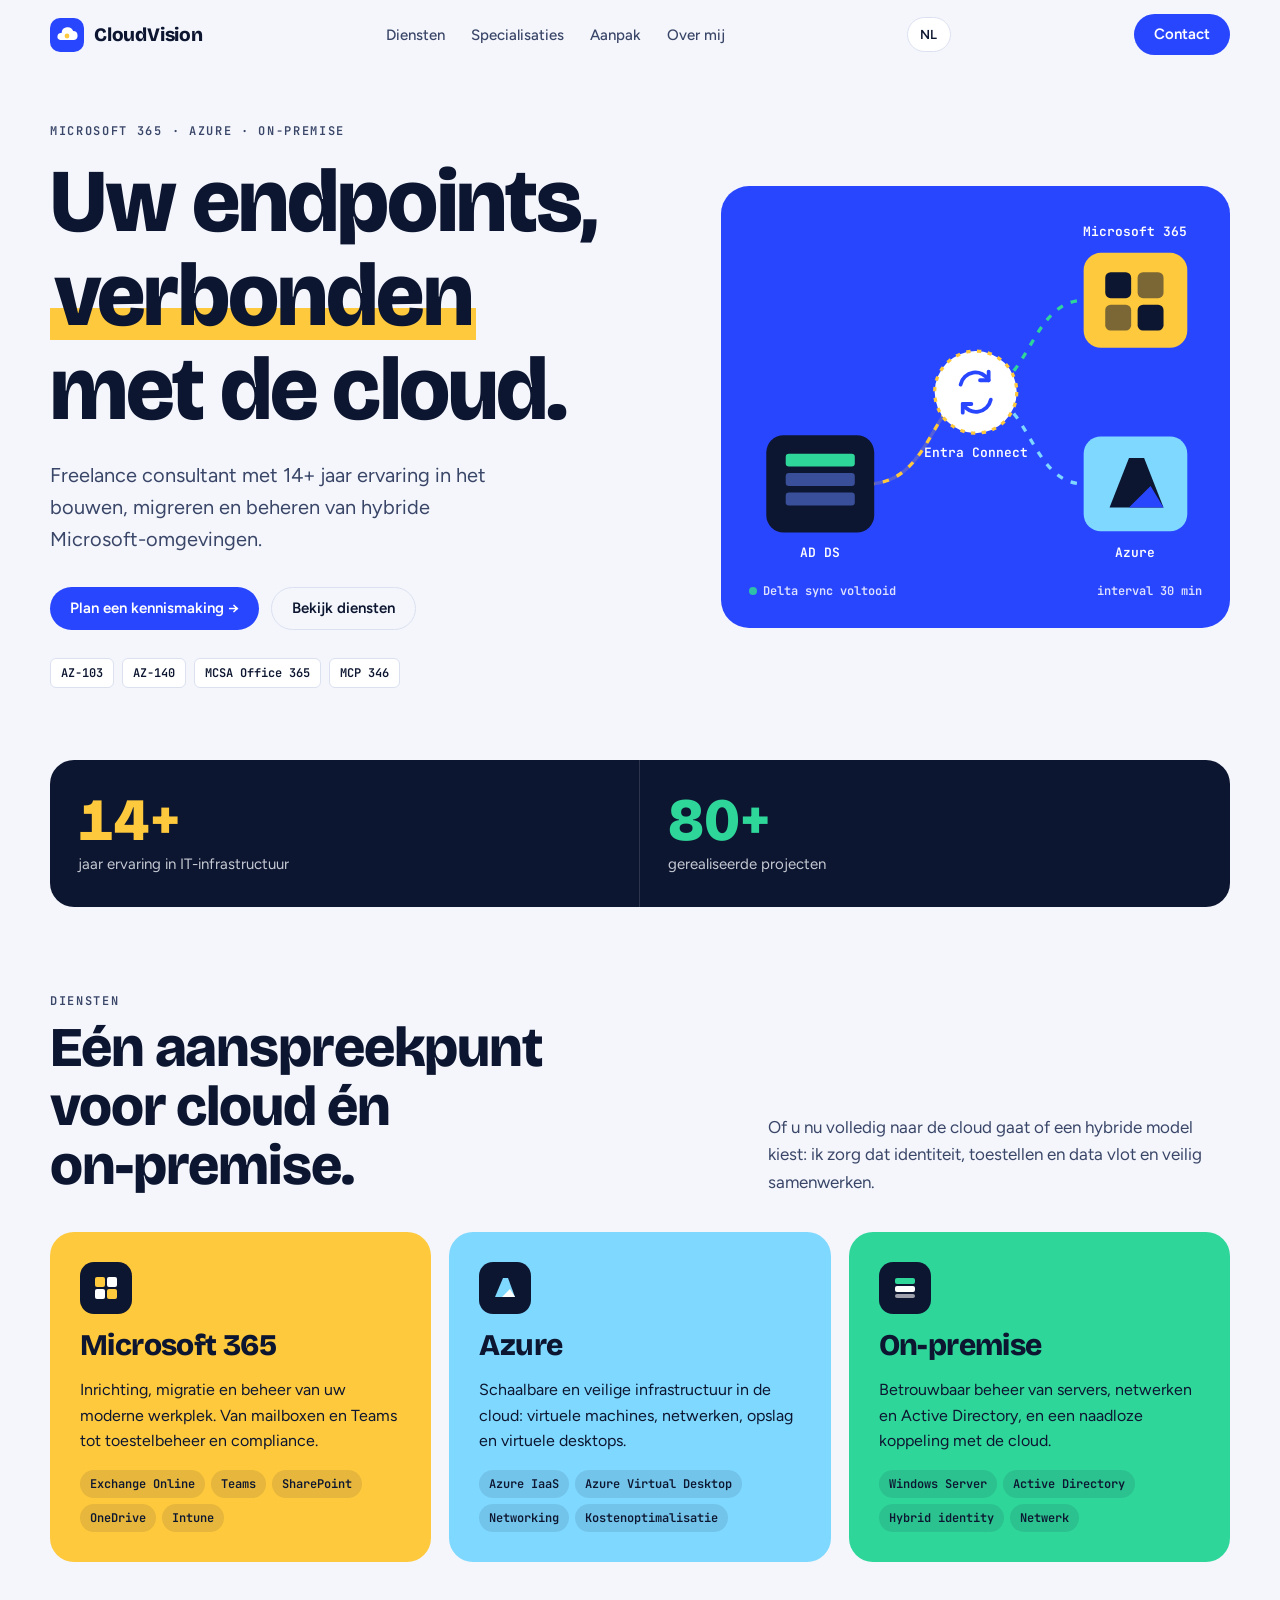
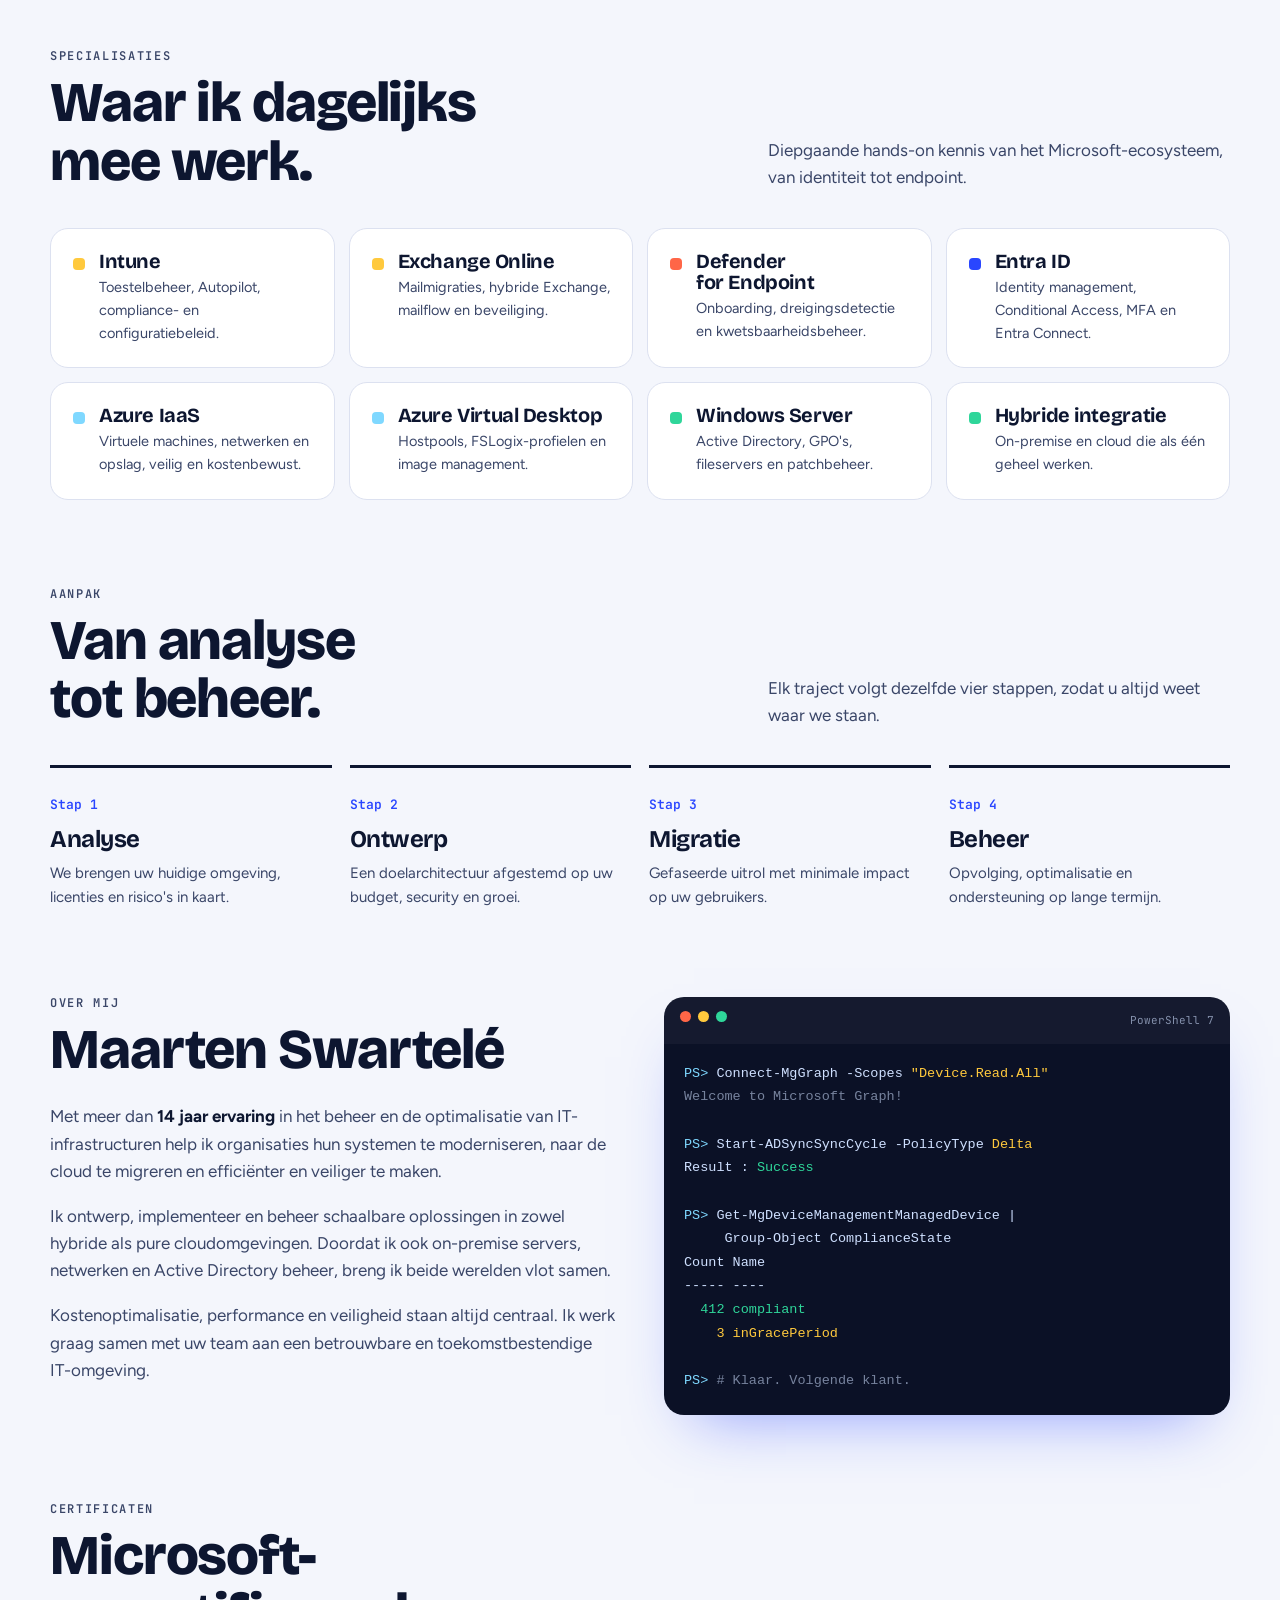
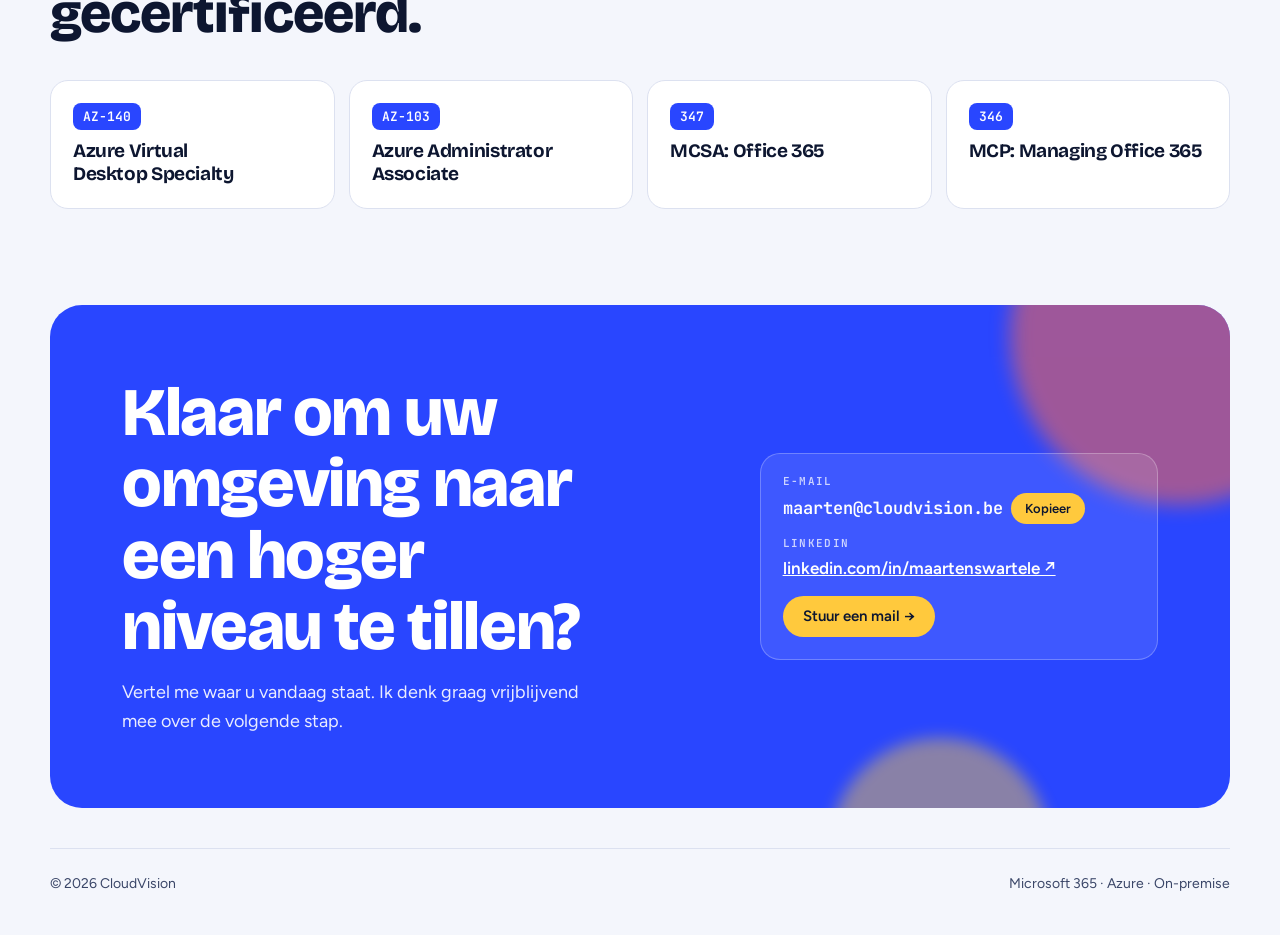
==== index-alternative.html @ 98448382 "Add alternative color scheme and update translations for warm design" ====
<!DOCTYPE html>
<html lang="nl">
<head>
<meta charset="utf-8">
<meta name="viewport" content="width=device-width, initial-scale=1, viewport-fit=cover">
<meta name="description" content="CloudVision: freelance consultant voor Microsoft 365, Azure en on-premise omgevingen. 14+ jaar ervaring.">
<title>CloudVision | Alternative</title>
<link rel="preconnect" href="https://fonts.googleapis.com">
<link rel="preconnect" href="https://fonts.gstatic.com" crossorigin>
<link rel="stylesheet" href="https://fonts.googleapis.com/css2?family=Bricolage+Grotesque:opsz,wght@12..96,500;12..96,700;12..96,800&family=Figtree:wght@400;500;600&family=JetBrains+Mono:wght@400;600&display=swap">
<style>
body{margin:0}
:root{
  --ink:#0D1630; --ink-2:#3A4668; --paper:#F4F6FC; --card:#FFFFFF; --line:#DCE1F0;
  --cobalt:#2946FF; --cobalt-ink:#FFFFFF; --sun:#FFC93D; --mint:#2FD69A; --coral:#FF6647;
  --term:#0B1126; --term-ink:#CFE0FF;
  --display:"Bricolage Grotesque", "Segoe UI", system-ui, sans-serif;
  --body:"Figtree", "Segoe UI", system-ui, sans-serif;
  --mono:"JetBrains Mono", ui-monospace, Consolas, monospace;
}
@media (prefers-color-scheme: dark){
  :root:not([data-theme="light"]){
    color-scheme:dark;
    --ink:#EEF1FF; --ink-2:#A9B3D6; --paper:#0A0F22; --card:#121A36; --line:#243056;
    --cobalt:#4E66FF; --term:#050817;
  }
}
:root[data-theme="dark"]{
  color-scheme:dark;
  --ink:#EEF1FF; --ink-2:#A9B3D6; --paper:#0A0F22; --card:#121A36; --line:#243056;
  --cobalt:#4E66FF; --term:#050817;
}
*{box-sizing:border-box}
html{scroll-behavior:smooth}
body{background:var(--paper);color:var(--ink);font:400 17px/1.6 var(--body);padding-inline:clamp(16px,4vw,48px)}
.wrap{max-width:1180px;margin-inline:auto}
h1,h2,h3{font-family:var(--display);text-wrap:balance;margin:0;line-height:1.05;letter-spacing:-.02em}
p{margin:0}
a{color:inherit}
:focus-visible{outline:3px solid var(--sun);outline-offset:3px;border-radius:6px}
.eyebrow{font:600 12px/1 var(--mono);letter-spacing:.14em;text-transform:uppercase;color:var(--ink-2)}

/* nav */
nav{position:sticky;top:env(safe-area-inset-top,0px);z-index:10;display:flex;align-items:center;justify-content:space-between;gap:16px;padding-block:14px;background:color-mix(in srgb,var(--paper) 88%,transparent);backdrop-filter:blur(10px);margin-inline:calc(-1*clamp(16px,4vw,48px));padding-inline:clamp(16px,4vw,48px)}
.logo{display:flex;align-items:center;gap:10px;font:800 19px/1 var(--display);text-decoration:none;letter-spacing:-.01em}
.logo svg{flex:none}
.links{display:flex;gap:26px;font-weight:500;font-size:15px}
.links a{text-decoration:none;color:var(--ink-2)}
.links a:hover{color:var(--ink)}
.btn{display:inline-flex;align-items:center;gap:8px;font:600 15px/1 var(--body);padding:13px 20px;border-radius:999px;text-decoration:none;border:0;cursor:pointer;transition:transform .15s}
.btn:hover{transform:translateY(-2px)}
.btn-main{background:var(--cobalt);color:var(--cobalt-ink)}
.btn-sun{background:var(--sun);color:#0D1630}
.btn-ghost{border:1.5px solid var(--line);color:var(--ink);background:transparent}
@media (max-width:820px){.links{display:none}}
.language-picker select{appearance:none;background:var(--card);border:1px solid var(--line);border-radius:999px;color:var(--ink);font:600 13px/1 var(--body);padding:10px 12px;cursor:pointer}
.language-picker select:focus-visible{outline:3px solid var(--sun);outline-offset:3px}
.sr-only{position:absolute;width:1px;height:1px;padding:0;margin:-1px;overflow:hidden;clip:rect(0,0,0,0);white-space:nowrap;border:0}
@media (max-width:400px){nav{gap:8px}.logo{gap:7px;font-size:17px}.language-picker select{padding-inline:9px}nav>.btn{padding-inline:12px}}

/* hero */
.hero{display:grid;grid-template-columns:1.1fr .9fr;gap:48px;align-items:center;padding-block:56px 72px}
.hero h1{font-size:clamp(44px,7vw,92px);font-weight:800}
.hero h1 .hl{background:linear-gradient(transparent 62%,var(--sun) 62%,var(--sun) 92%,transparent 92%);padding-inline:4px}
[data-theme="dark"] .hero h1 .hl{color:#0D1630;background:var(--sun);border-radius:6px}
@media (prefers-color-scheme:dark){:root:not([data-theme="light"]) .hero h1 .hl{color:#0D1630;background:var(--sun);border-radius:6px}}
.hero .lede{font-size:20px;color:var(--ink-2);max-width:34ch;margin-top:22px}
.hero .cta{display:flex;flex-wrap:wrap;gap:12px;margin-top:32px}
.badges{display:flex;flex-wrap:wrap;gap:8px;margin-top:28px}
.badges span{font:600 12px/1 var(--mono);padding:8px 10px;border-radius:6px;background:var(--card);border:1px solid var(--line)}

/* hybrid map */
.map{position:relative;background:var(--cobalt);border-radius:28px;padding:28px;color:#fff;overflow:hidden}
.map svg{width:100%;height:auto;display:block}
.map .flow{stroke-dasharray:6 8;animation:flow 1.6s linear infinite}
@keyframes flow{to{stroke-dashoffset:-28}}
.map-cap{display:flex;justify-content:space-between;gap:12px;font:600 12px/1.3 var(--mono);opacity:.85;margin-top:14px}
.dot{display:inline-block;width:8px;height:8px;border-radius:50%;background:var(--mint);margin-right:6px;box-shadow:0 0 0 0 var(--mint);animation:pulse 2s infinite}
@keyframes pulse{0%{box-shadow:0 0 0 0 rgba(47,214,154,.7)}70%{box-shadow:0 0 0 10px rgba(47,214,154,0)}100%{box-shadow:0 0 0 0 rgba(47,214,154,0)}}

/* stats strip */
.stats{display:grid;grid-template-columns:repeat(2,1fr);gap:0;background:var(--ink);color:var(--paper);border-radius:24px;overflow:hidden}
.stat{padding:30px 28px;border-right:1px solid color-mix(in srgb,var(--paper) 14%,transparent)}
.stat:last-child{border-right:0}
.stat b{display:block;font:800 clamp(40px,5vw,60px)/1 var(--display);font-variant-numeric:tabular-nums}
.stat:nth-child(1) b{color:var(--sun)} .stat:nth-child(2) b{color:var(--mint)} .stat:nth-child(3) b{color:var(--coral)}
.stat span{font-size:15px;opacity:.8}

section{padding-block:88px 0}
.head{display:flex;justify-content:space-between;align-items:end;gap:24px;flex-wrap:wrap;margin-bottom:36px}
.head h2{font-size:clamp(34px,4.6vw,56px);font-weight:800;max-width:16ch;margin-top:12px}
.head p{max-width:42ch;color:var(--ink-2)}

/* pillars */
.pillars{display:grid;grid-template-columns:repeat(3,1fr);gap:18px}
.pillar{border-radius:24px;padding:30px;display:flex;flex-direction:column;gap:16px;color:#0D1630}
.pillar.m365{background:var(--sun)}
.pillar.azure{background:#7FD8FF}
.pillar.onprem{background:var(--mint)}
.pillar h3{font-size:30px;font-weight:800}
.pillar p{font-size:16px}
.pillar ul{list-style:none;padding:0;margin:auto 0 0;display:flex;flex-wrap:wrap;gap:6px}
.pillar li{font:600 12px/1 var(--mono);padding:8px 10px;border-radius:999px;background:rgba(13,22,48,.1)}
.pillar .ico{width:52px;height:52px;border-radius:14px;background:#0D1630;display:grid;place-items:center}

/* terminal + about */
.about{display:grid;grid-template-columns:1fr 1fr;gap:48px;align-items:start}
.about .text{display:flex;flex-direction:column;gap:18px;color:var(--ink-2);max-width:60ch}
.about .text strong{color:var(--ink)}
.term{background:var(--term);color:var(--term-ink);border-radius:20px;font:400 13.5px/1.75 var(--mono);overflow:hidden;box-shadow:0 30px 60px -30px rgba(41,70,255,.5)}
.term-bar{display:flex;gap:7px;padding:14px 16px;background:rgba(255,255,255,.04)}
.term-bar i{width:11px;height:11px;border-radius:50%;background:#FF6647}
.term-bar i:nth-child(2){background:#FFC93D}.term-bar i:nth-child(3){background:#2FD69A}
.term-bar em{margin-left:auto;font-style:normal;font-size:11px;opacity:.6}
.term pre{margin:0;padding:18px 20px 22px;overflow-x:auto;white-space:pre}
.term .p{color:#7FD8FF}.term .c{color:#FFC93D}.term .ok{color:#2FD69A}.term .d{opacity:.55}

/* specialisations */
.specs{display:grid;grid-template-columns:repeat(4,1fr);gap:14px}
.spec{background:var(--card);border:1px solid var(--line);border-radius:18px;padding:22px;display:flex;gap:14px;align-items:flex-start;transition:border-color .2s,transform .2s}
.spec:hover{border-color:var(--cobalt);transform:translateY(-3px)}
.spec .sw{flex:none;width:12px;height:12px;border-radius:4px;margin-top:7px}
.spec h3{font-size:20px;font-weight:700}
.spec p{font-size:14.5px;color:var(--ink-2);margin-top:4px}

/* process */
.steps{display:grid;grid-template-columns:repeat(4,1fr);gap:18px;counter-reset:s}
.step{position:relative;padding-top:22px;border-top:3px solid var(--ink)}
.step b{font:600 13px/1 var(--mono);color:var(--cobalt)}
.step h3{font-size:24px;font-weight:700;margin-top:10px}
.step p{font-size:15px;color:var(--ink-2);margin-top:8px}

/* certs */
.certs{display:grid;grid-template-columns:repeat(4,1fr);gap:14px}
.cert{border-radius:18px;padding:22px;background:var(--card);border:1px solid var(--line);display:flex;flex-direction:column;gap:10px}
.cert code{font:600 13px/1 var(--mono);align-self:flex-start;padding:7px 10px;border-radius:8px;background:var(--cobalt);color:#fff}
.cert h3{font-size:19px;font-weight:700;line-height:1.2}

/* contact */
.contact{margin-block:96px 40px;background:var(--cobalt);color:#fff;border-radius:32px;padding:clamp(28px,6vw,72px);display:grid;grid-template-columns:1.2fr .8fr;gap:40px;align-items:center;position:relative;overflow:hidden}
.contact h2{font-size:clamp(36px,5.4vw,68px);font-weight:800;max-width:14ch}
.contact p{font-size:18px;opacity:.9;margin-top:16px;max-width:40ch}
.contact .box{background:rgba(255,255,255,.1);border:1px solid rgba(255,255,255,.25);border-radius:20px;padding:22px;display:flex;flex-direction:column;gap:14px;position:relative}
.contact .row{display:flex;flex-direction:column;gap:6px}
.contact .row small{font:600 11px/1 var(--mono);letter-spacing:.12em;text-transform:uppercase;opacity:.75}
.contact .mail{display:flex;gap:8px;align-items:center;flex-wrap:wrap}
.contact .mail span{font:600 17px/1.3 var(--mono);word-break:break-all;user-select:all}
.copy{font:600 13px/1 var(--body);background:var(--sun);color:#0D1630;border:0;border-radius:999px;padding:9px 14px;cursor:pointer}
.contact a.li{font-weight:600;color:#fff}
.orb{position:absolute;border-radius:50%;pointer-events:none}
.orb.a{width:340px;height:340px;right:-120px;top:-140px;background:var(--coral);opacity:.55;filter:blur(10px)}
.orb.b{width:220px;height:220px;right:180px;bottom:-150px;background:var(--sun);opacity:.45;filter:blur(8px)}
footer{display:flex;justify-content:space-between;flex-wrap:wrap;gap:12px;padding-block:24px 40px;color:var(--ink-2);font-size:14px;border-top:1px solid var(--line)}

@media (max-width:900px){
  .hero,.about,.contact{grid-template-columns:1fr}
  .pillars{grid-template-columns:1fr}
  .steps,.certs,.specs{grid-template-columns:repeat(2,1fr)}
}
@media (max-width:560px){
  .stats{grid-template-columns:1fr}
  .stat{border-right:0;border-bottom:1px solid color-mix(in srgb,var(--paper) 14%,transparent)}
  .steps,.certs,.specs{grid-template-columns:1fr}
  .hero{padding-block:32px 48px}
  section{padding-block:64px 0}
}
@media (prefers-reduced-motion:reduce){*{animation:none!important;transition:none!important}html{scroll-behavior:auto}}
</style>
</head>
<body>
<div class="wrap">
<nav>
  <a class="logo" href="#top" aria-label="CloudVision">
    <svg width="34" height="34" viewBox="0 0 34 34" aria-hidden="true"><rect width="34" height="34" rx="10" fill="var(--cobalt)"/><path d="M10 22h14a4.5 4.5 0 0 0-.8-8.9A6 6 0 0 0 11.6 15 3.6 3.6 0 0 0 10 22Z" fill="#fff"/><circle cx="17" cy="18" r="2.4" fill="var(--sun)"/></svg>
    CloudVision
  </a>
  <div class="links">
    <a href="#diensten">Diensten</a>
    <a href="#specialisaties">Specialisaties</a>
    <a href="#aanpak">Aanpak</a>
    <a href="#over">Over mij</a>
  </div>
  <label class="language-picker"><span id="language-label" class="sr-only">Taal</span><select id="language-select" aria-labelledby="language-label"><option value="nl" selected>NL</option><option value="fr">FR</option><option value="en">EN</option></select></label>
  <a class="btn btn-main" href="#contact">Contact</a>
</nav>

<header class="hero" id="top">
  <div>
    <p class="eyebrow">Microsoft 365 · Azure · On-premise</p>
    <h1 style="margin-top:18px">Uw endpoints, <span class="hl">verbonden</span> met de cloud.</h1>
    <p class="lede">Freelance consultant met 14+ jaar ervaring in het bouwen, migreren en beheren van hybride Microsoft-omgevingen.</p>
    <div class="cta">
      <a class="btn btn-main" href="#contact">Plan een kennismaking →</a>
      <a class="btn btn-ghost" href="#diensten">Bekijk diensten</a>
    </div>
    <div class="badges" aria-label="Certificaties">
      <span>AZ-103</span><span>AZ-140</span><span>MCSA Office 365</span><span>MCP 346</span>
    </div>
  </div>

  <div class="map" aria-label="Schema van een hybride omgeving: on-premise Active Directory gesynchroniseerd via Entra Connect naar Microsoft 365 en Azure">
    <svg viewBox="0 0 420 330" role="img">
      <title>Hybride omgeving</title>
      <!-- links -->
      <path class="flow" d="M110 250 C 170 250, 170 165, 210 165" fill="none" stroke="#FFC93D" stroke-width="3"/>
      <path d="M110 250 C 170 250, 170 165, 210 165" fill="none" stroke="#FFC93D" stroke-width="3" opacity=".2"/>
      <path class="flow" d="M210 165 C 260 165, 260 80, 310 80" fill="none" stroke="#2FD69A" stroke-width="3"/>
      <path class="flow" d="M210 165 C 260 165, 260 250, 310 250" fill="none" stroke="#7FD8FF" stroke-width="3"/>
      <!-- on-prem -->
      <g>
        <rect x="16" y="205" width="100" height="90" rx="16" fill="#0D1630"/>
        <rect x="34" y="222" width="64" height="12" rx="3" fill="#2FD69A"/>
        <rect x="34" y="240" width="64" height="12" rx="3" fill="#3A4F9A"/>
        <rect x="34" y="258" width="64" height="12" rx="3" fill="#3A4F9A"/>
        <text x="66" y="318" text-anchor="middle" fill="#fff" font-family="JetBrains Mono, monospace" font-size="12" font-weight="600">AD DS</text>
      </g>
      <!-- entra connect -->
      <g>
        <circle cx="210" cy="165" r="38" fill="#fff"/>
        <circle cx="210" cy="165" r="38" fill="none" stroke="#FFC93D" stroke-width="3" stroke-dasharray="4 6"/>
        <path d="M196 158a14 14 0 0 1 26-4m2 18a14 14 0 0 1-26 4" fill="none" stroke="#2946FF" stroke-width="3.5" stroke-linecap="round"/>
        <path d="M222 146v8h-8M198 184v-8h8" fill="none" stroke="#2946FF" stroke-width="3.5" stroke-linecap="round" stroke-linejoin="round"/>
        <text x="210" y="225" text-anchor="middle" fill="#fff" font-family="JetBrains Mono, monospace" font-size="12" font-weight="600">Entra Connect</text>
      </g>
      <!-- m365 -->
      <g>
        <rect x="310" y="36" width="96" height="88" rx="16" fill="#FFC93D"/>
        <rect x="330" y="54" width="24" height="24" rx="5" fill="#0D1630"/>
        <rect x="360" y="54" width="24" height="24" rx="5" fill="#0D1630" opacity=".55"/>
        <rect x="330" y="84" width="24" height="24" rx="5" fill="#0D1630" opacity=".55"/>
        <rect x="360" y="84" width="24" height="24" rx="5" fill="#0D1630"/>
        <text x="358" y="20" text-anchor="middle" fill="#fff" font-family="JetBrains Mono, monospace" font-size="12" font-weight="600">Microsoft 365</text>
      </g>
      <!-- azure -->
      <g>
        <rect x="310" y="206" width="96" height="88" rx="16" fill="#7FD8FF"/>
        <path d="M334 272 L352 226 L366 226 L384 272 Z" fill="#0D1630"/>
        <path d="M352 272 L372 252 L384 272 Z" fill="#2946FF"/>
        <text x="358" y="318" text-anchor="middle" fill="#fff" font-family="JetBrains Mono, monospace" font-size="12" font-weight="600">Azure</text>
      </g>
    </svg>
    <div class="map-cap"><span><i class="dot"></i>Delta sync voltooid</span><span>interval 30 min</span></div>
  </div>
</header>

<div class="stats" role="list">
  <div class="stat" role="listitem"><b>14+</b><span>jaar ervaring in IT-infrastructuur</span></div>
  <div class="stat" role="listitem"><b>80+</b><span>gerealiseerde projecten</span></div>
</div>

<section id="diensten">
  <div class="head">
    <div><p class="eyebrow">Diensten</p><h2>Eén aanspreekpunt voor cloud én on-premise.</h2></div>
    <p>Of u nu volledig naar de cloud gaat of een hybride model kiest: ik zorg dat identiteit, toestellen en data vlot en veilig samenwerken.</p>
  </div>
  <div class="pillars">
    <article class="pillar m365">
      <div class="ico"><svg width="26" height="26" viewBox="0 0 26 26" aria-hidden="true"><rect x="2" y="2" width="10" height="10" rx="2" fill="#FFC93D"/><rect x="14" y="2" width="10" height="10" rx="2" fill="#fff"/><rect x="2" y="14" width="10" height="10" rx="2" fill="#fff"/><rect x="14" y="14" width="10" height="10" rx="2" fill="#FFC93D"/></svg></div>
      <h3>Microsoft 365</h3>
      <p>Inrichting, migratie en beheer van uw moderne werkplek. Van mailboxen en Teams tot toestelbeheer en compliance.</p>
      <ul><li>Exchange Online</li><li>Teams</li><li>SharePoint</li><li>OneDrive</li><li>Intune</li></ul>
    </article>
    <article class="pillar azure">
      <div class="ico"><svg width="26" height="26" viewBox="0 0 26 26" aria-hidden="true"><path d="M3 22 L11 3 L16 3 L23 22 Z" fill="#7FD8FF"/><path d="M10 22 L18 14 L23 22 Z" fill="#fff"/></svg></div>
      <h3>Azure</h3>
      <p>Schaalbare en veilige infrastructuur in de cloud: virtuele machines, netwerken, opslag en virtuele desktops.</p>
      <ul><li>Azure IaaS</li><li>Azure Virtual Desktop</li><li>Networking</li><li>Kostenoptimalisatie</li></ul>
    </article>
    <article class="pillar onprem">
      <div class="ico"><svg width="26" height="26" viewBox="0 0 26 26" aria-hidden="true"><rect x="3" y="3" width="20" height="6" rx="2" fill="#2FD69A"/><rect x="3" y="11" width="20" height="6" rx="2" fill="#fff"/><rect x="3" y="19" width="20" height="4" rx="2" fill="#fff" opacity=".6"/></svg></div>
      <h3>On-premise</h3>
      <p>Betrouwbaar beheer van servers, netwerken en Active Directory, en een naadloze koppeling met de cloud.</p>
      <ul><li>Windows Server</li><li>Active Directory</li><li>Hybrid identity</li><li>Netwerk</li></ul>
    </article>
  </div>
</section>

<section id="specialisaties">
  <div class="head">
    <div><p class="eyebrow">Specialisaties</p><h2>Waar ik dagelijks mee werk.</h2></div>
    <p>Diepgaande hands-on kennis van het Microsoft-ecosysteem, van identiteit tot endpoint.</p>
  </div>
  <div class="specs">
    <div class="spec"><i class="sw" style="background:var(--sun)"></i><div><h3>Intune</h3><p>Toestelbeheer, Autopilot, compliance- en configuratiebeleid.</p></div></div>
    <div class="spec"><i class="sw" style="background:var(--sun)"></i><div><h3>Exchange Online</h3><p>Mailmigraties, hybride Exchange, mailflow en beveiliging.</p></div></div>
    <div class="spec"><i class="sw" style="background:var(--coral)"></i><div><h3>Defender for Endpoint</h3><p>Onboarding, dreigingsdetectie en kwetsbaarheidsbeheer.</p></div></div>
    <div class="spec"><i class="sw" style="background:var(--cobalt)"></i><div><h3>Entra ID</h3><p>Identity management, Conditional Access, MFA en Entra Connect.</p></div></div>
    <div class="spec"><i class="sw" style="background:#7FD8FF"></i><div><h3>Azure IaaS</h3><p>Virtuele machines, netwerken en opslag, veilig en kostenbewust.</p></div></div>
    <div class="spec"><i class="sw" style="background:#7FD8FF"></i><div><h3>Azure Virtual Desktop</h3><p>Hostpools, FSLogix-profielen en image management.</p></div></div>
    <div class="spec"><i class="sw" style="background:var(--mint)"></i><div><h3>Windows Server</h3><p>Active Directory, GPO's, fileservers en patchbeheer.</p></div></div>
    <div class="spec"><i class="sw" style="background:var(--mint)"></i><div><h3>Hybride integratie</h3><p>On-premise en cloud die als één geheel werken.</p></div></div>
  </div>
</section>

<section id="aanpak">
  <div class="head">
    <div><p class="eyebrow">Aanpak</p><h2>Van analyse tot beheer.</h2></div>
    <p>Elk traject volgt dezelfde vier stappen, zodat u altijd weet waar we staan.</p>
  </div>
  <div class="steps">
    <div class="step"><b>Stap 1</b><h3>Analyse</h3><p>We brengen uw huidige omgeving, licenties en risico's in kaart.</p></div>
    <div class="step"><b>Stap 2</b><h3>Ontwerp</h3><p>Een doelarchitectuur afgestemd op uw budget, security en groei.</p></div>
    <div class="step"><b>Stap 3</b><h3>Migratie</h3><p>Gefaseerde uitrol met minimale impact op uw gebruikers.</p></div>
    <div class="step"><b>Stap 4</b><h3>Beheer</h3><p>Opvolging, optimalisatie en ondersteuning op lange termijn.</p></div>
  </div>
</section>

<section id="over">
  <div class="about">
    <div>
      <p class="eyebrow">Over mij</p>
      <h2 style="font-size:clamp(34px,4.6vw,56px);font-weight:800;margin-block:12px 24px;max-width:14ch">Maarten Swartelé</h2>
      <div class="text">
        <p>Met meer dan <strong>14 jaar ervaring</strong> in het beheer en de optimalisatie van IT-infrastructuren help ik organisaties hun systemen te moderniseren, naar de cloud te migreren en efficiënter en veiliger te maken.</p>
        <p>Ik ontwerp, implementeer en beheer schaalbare oplossingen in zowel hybride als pure cloudomgevingen. Doordat ik ook on-premise servers, netwerken en Active Directory beheer, breng ik beide werelden vlot samen.</p>
        <p>Kostenoptimalisatie, performance en veiligheid staan altijd centraal. Ik werk graag samen met uw team aan een betrouwbare en toekomstbestendige IT-omgeving.</p>
      </div>
    </div>
    <div class="term" aria-label="Voorbeeld van een PowerShell-sessie">
      <div class="term-bar"><i></i><i></i><i></i><em>PowerShell 7</em></div>
<pre><span class="p">PS&gt;</span> Connect-MgGraph -Scopes <span class="c">"Device.Read.All"</span>
<span class="d">Welcome to Microsoft Graph!</span>

<span class="p">PS&gt;</span> Start-ADSyncSyncCycle -PolicyType <span class="c">Delta</span>
Result : <span class="ok">Success</span>

<span class="p">PS&gt;</span> Get-MgDeviceManagementManagedDevice |
     Group-Object ComplianceState
Count Name
----- ----
  <span class="ok">412 compliant</span>
    <span class="c">3 inGracePeriod</span>

<span class="p">PS&gt;</span> <span class="d"># Klaar. Volgende klant.</span></pre>
    </div>
  </div>
</section>

<section id="certificaten">
  <div class="head">
    <div><p class="eyebrow">Certificaten</p><h2>Microsoft-gecertificeerd.</h2></div>
  </div>
  <div class="certs">
    <div class="cert"><code>AZ-140</code><h3>Azure Virtual Desktop Specialty</h3></div>
    <div class="cert"><code>AZ-103</code><h3>Azure Administrator Associate</h3></div>
    <div class="cert"><code>347</code><h3>MCSA: Office 365</h3></div>
    <div class="cert"><code>346</code><h3>MCP: Managing Office 365</h3></div>
  </div>
</section>

<section class="contact" id="contact">
  <i class="orb a"></i><i class="orb b"></i>
  <div style="position:relative">
    <h2>Klaar om uw omgeving naar een hoger niveau te tillen?</h2>
    <p>Vertel me waar u vandaag staat. Ik denk graag vrijblijvend mee over de volgende stap.</p>
  </div>
  <div class="box">
    <div class="row">
      <small>E-mail</small>
      <div class="mail"><span id="mail">maarten@cloudvision.be</span><button class="copy" id="copy" type="button">Kopieer</button></div>
    </div>
    <div class="row">
      <small>LinkedIn</small>
      <a class="li" href="https://www.linkedin.com/in/maartenswartele/" target="_blank" rel="noopener">linkedin.com/in/maartenswartele ↗</a>
    </div>
    <a class="btn btn-sun" href="mailto:maarten@cloudvision.be" style="align-self:flex-start">Stuur een mail →</a>
  </div>
</section>

<footer>
  <span>© 2026 CloudVision</span>
  <span>Microsoft 365 · Azure · On-premise</span>
</footer>
</div>

<script src="translations.js"></script>
</body>
</html>
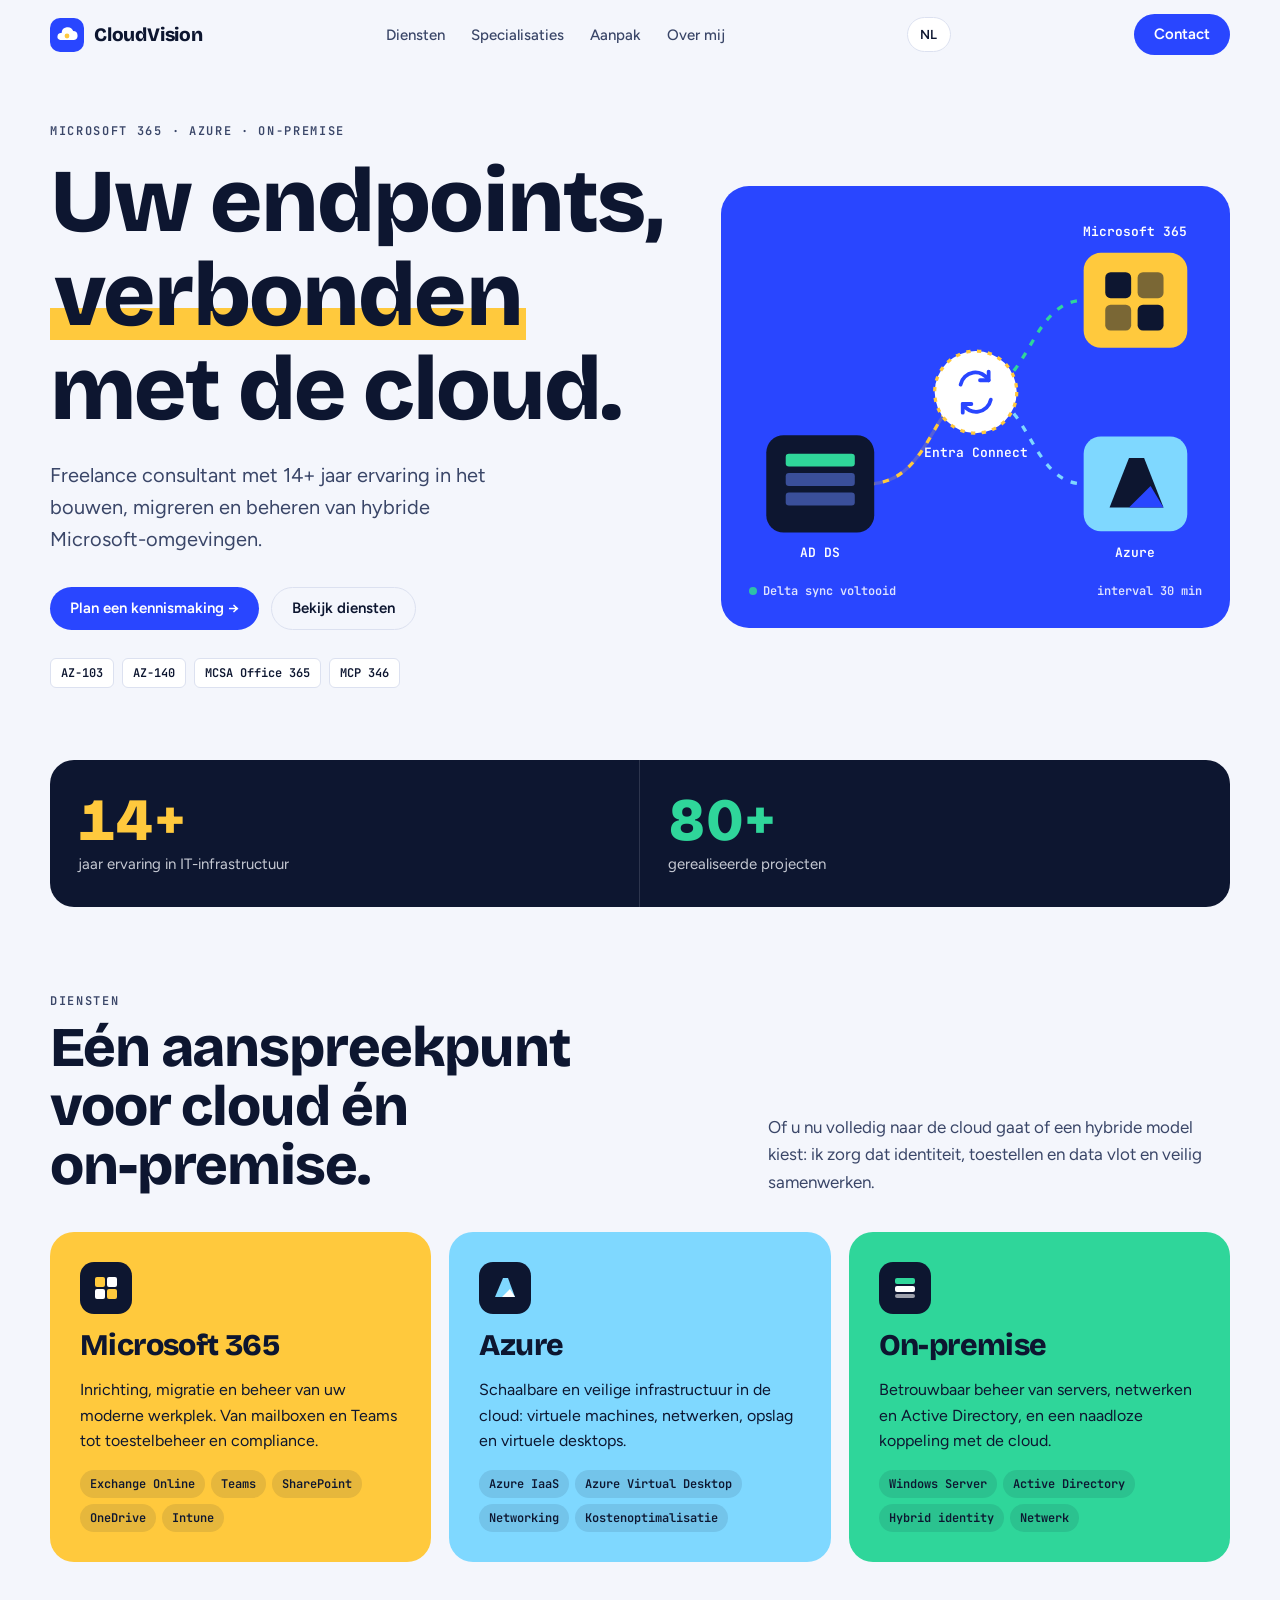
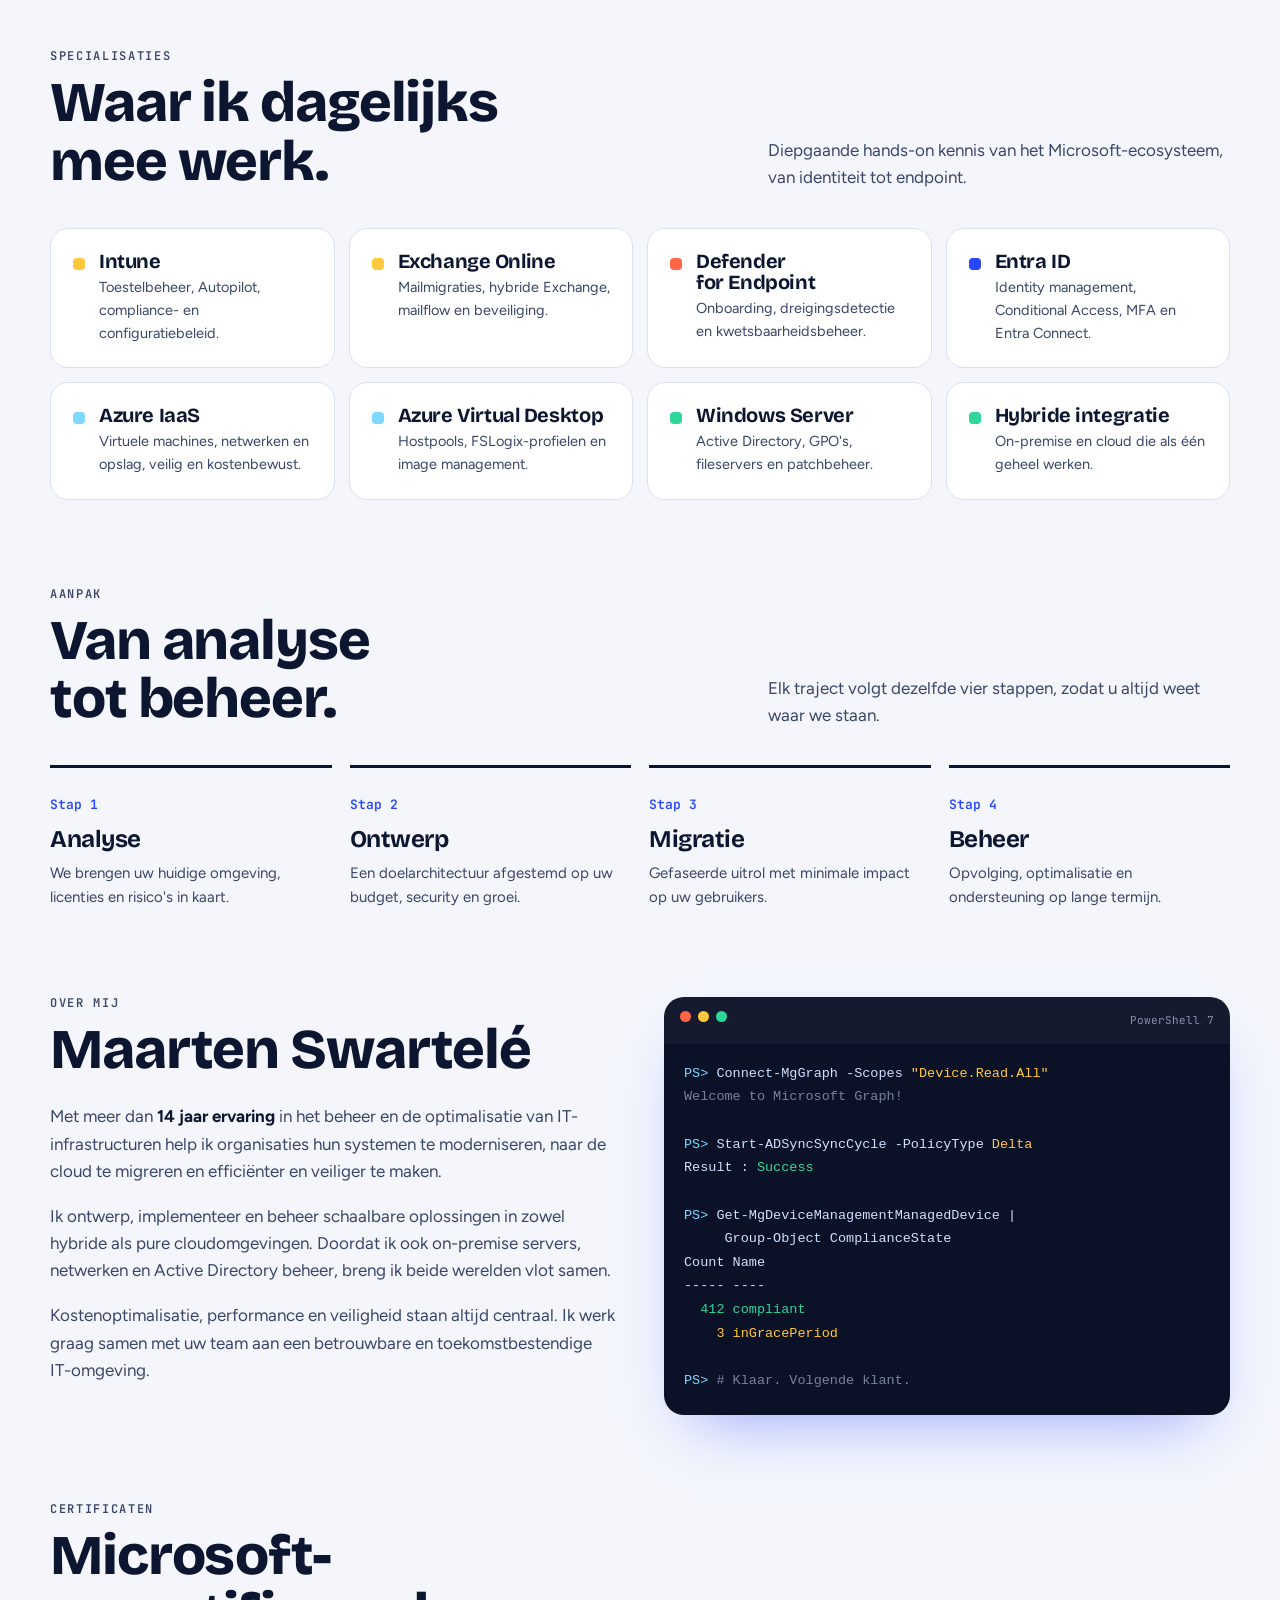
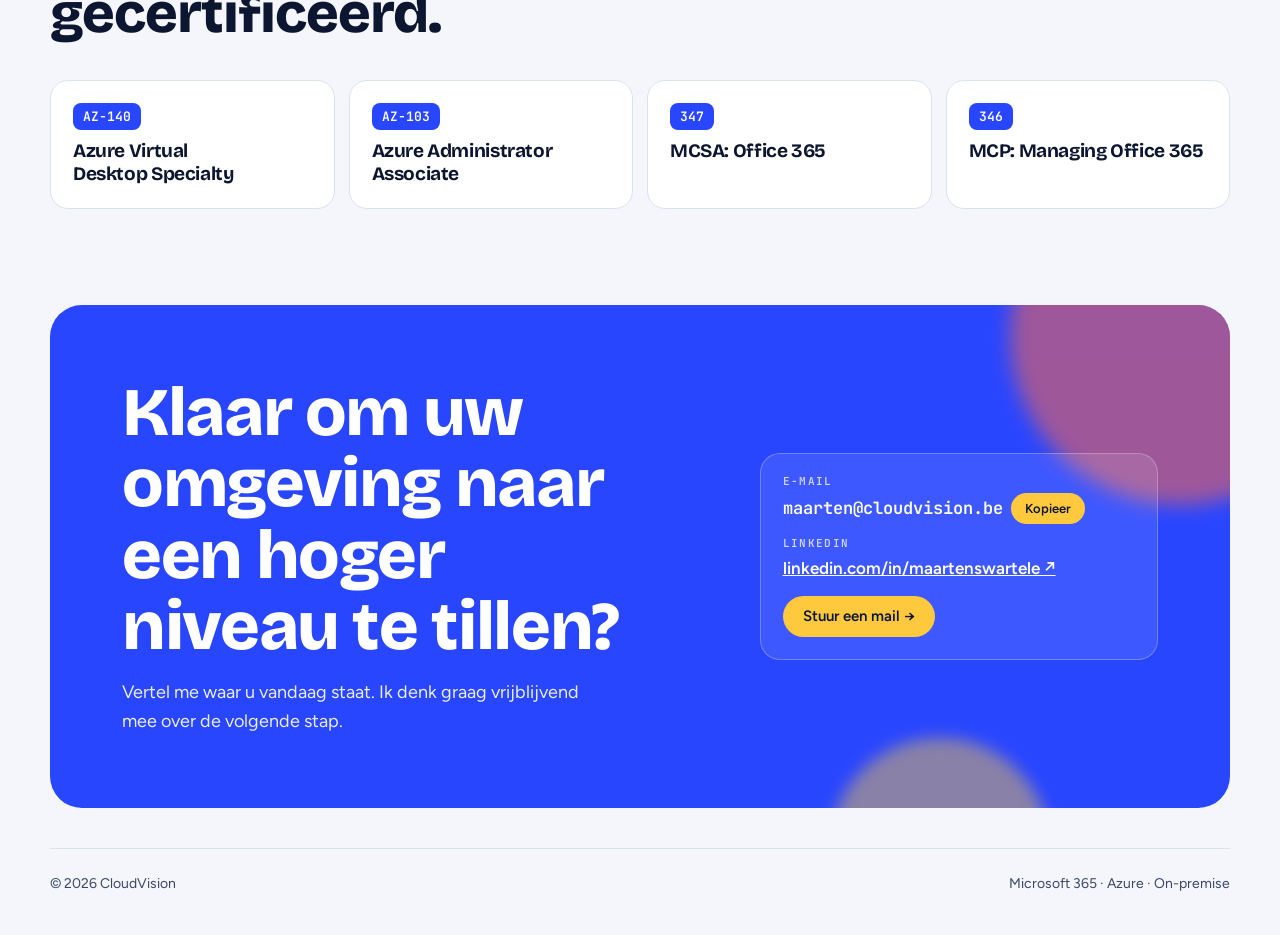
==== commit bf6b895f: "Privacy policy and permissions page (NL/FR/EN); self-hosted fonts - privacy.html: CloudVision Consul" ====
--- a/index-alternative.html
+++ b/index-alternative.html
@@ -5,9 +5,7 @@
 <meta name="viewport" content="width=device-width, initial-scale=1, viewport-fit=cover">
 <meta name="description" content="CloudVision: freelance consultant voor Microsoft 365, Azure en on-premise omgevingen. 14+ jaar ervaring.">
 <title>CloudVision | Alternative</title>
-<link rel="preconnect" href="https://fonts.googleapis.com">
-<link rel="preconnect" href="https://fonts.gstatic.com" crossorigin>
-<link rel="stylesheet" href="https://fonts.googleapis.com/css2?family=Bricolage+Grotesque:opsz,wght@12..96,500;12..96,700;12..96,800&family=Figtree:wght@400;500;600&family=JetBrains+Mono:wght@400;600&display=swap">
+<link rel="stylesheet" href="/fonts/fonts.css">
 <style>
 body{margin:0}
 :root{
--- a/fonts/fonts.css
+++ b/fonts/fonts.css
@@ -0,0 +1,19 @@
+/* Bundled from Google Fonts (SIL Open Font License 1.1) */
+@font-face { font-family: 'Bricolage Grotesque'; font-weight: 500; font-style: normal; font-display: swap;
+  src: url('/fonts/BricolageGrotesque-500.ttf') format('truetype'); }
+@font-face { font-family: 'Bricolage Grotesque'; font-weight: 700; font-style: normal; font-display: swap;
+  src: url('/fonts/BricolageGrotesque-700.ttf') format('truetype'); }
+@font-face { font-family: 'Bricolage Grotesque'; font-weight: 800; font-style: normal; font-display: swap;
+  src: url('/fonts/BricolageGrotesque-800.ttf') format('truetype'); }
+@font-face { font-family: 'Figtree'; font-weight: 400; font-style: normal; font-display: swap;
+  src: url('/fonts/Figtree-400.ttf') format('truetype'); }
+@font-face { font-family: 'Figtree'; font-weight: 500; font-style: normal; font-display: swap;
+  src: url('/fonts/Figtree-500.ttf') format('truetype'); }
+@font-face { font-family: 'Figtree'; font-weight: 600; font-style: normal; font-display: swap;
+  src: url('/fonts/Figtree-600.ttf') format('truetype'); }
+@font-face { font-family: 'Figtree'; font-weight: 700; font-style: normal; font-display: swap;
+  src: url('/fonts/Figtree-700.ttf') format('truetype'); }
+@font-face { font-family: 'JetBrains Mono'; font-weight: 400; font-style: normal; font-display: swap;
+  src: url('/fonts/JetBrainsMono-400.ttf') format('truetype'); }
+@font-face { font-family: 'JetBrains Mono'; font-weight: 600; font-style: normal; font-display: swap;
+  src: url('/fonts/JetBrainsMono-600.ttf') format('truetype'); }
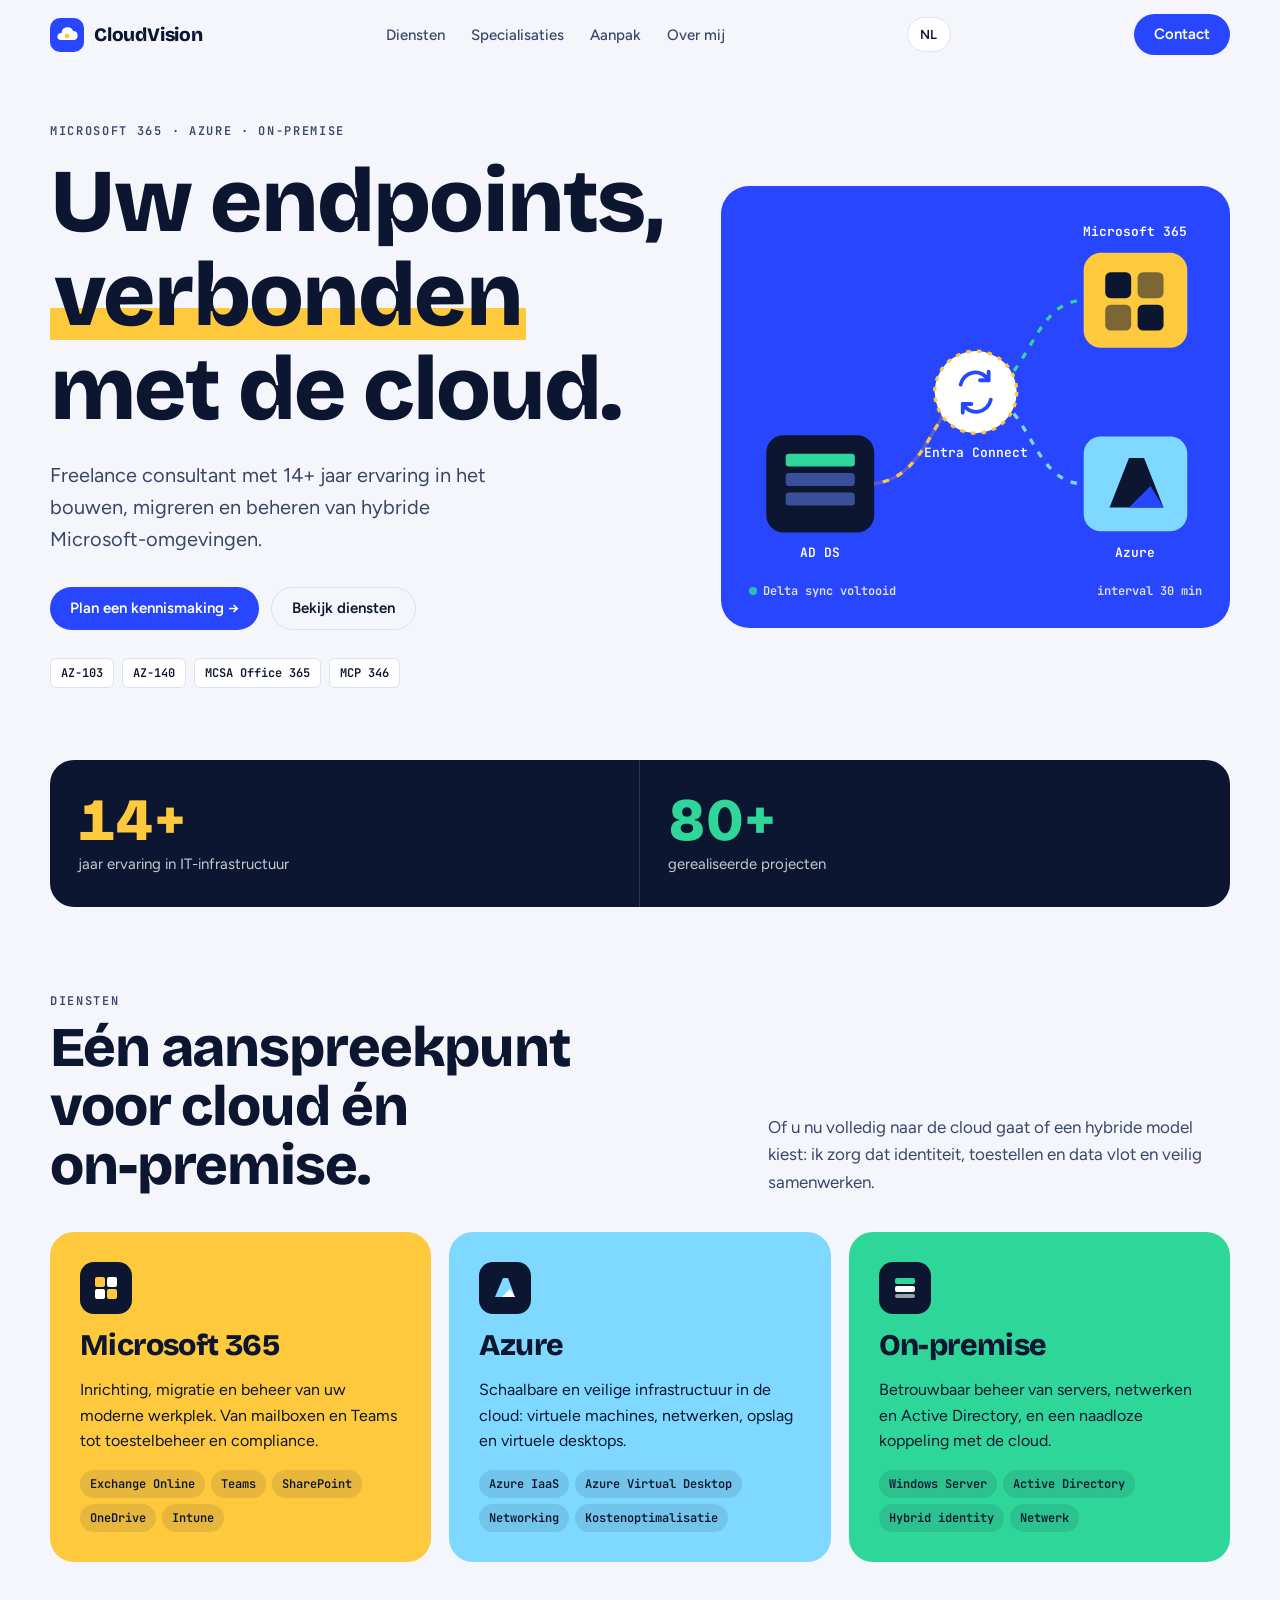
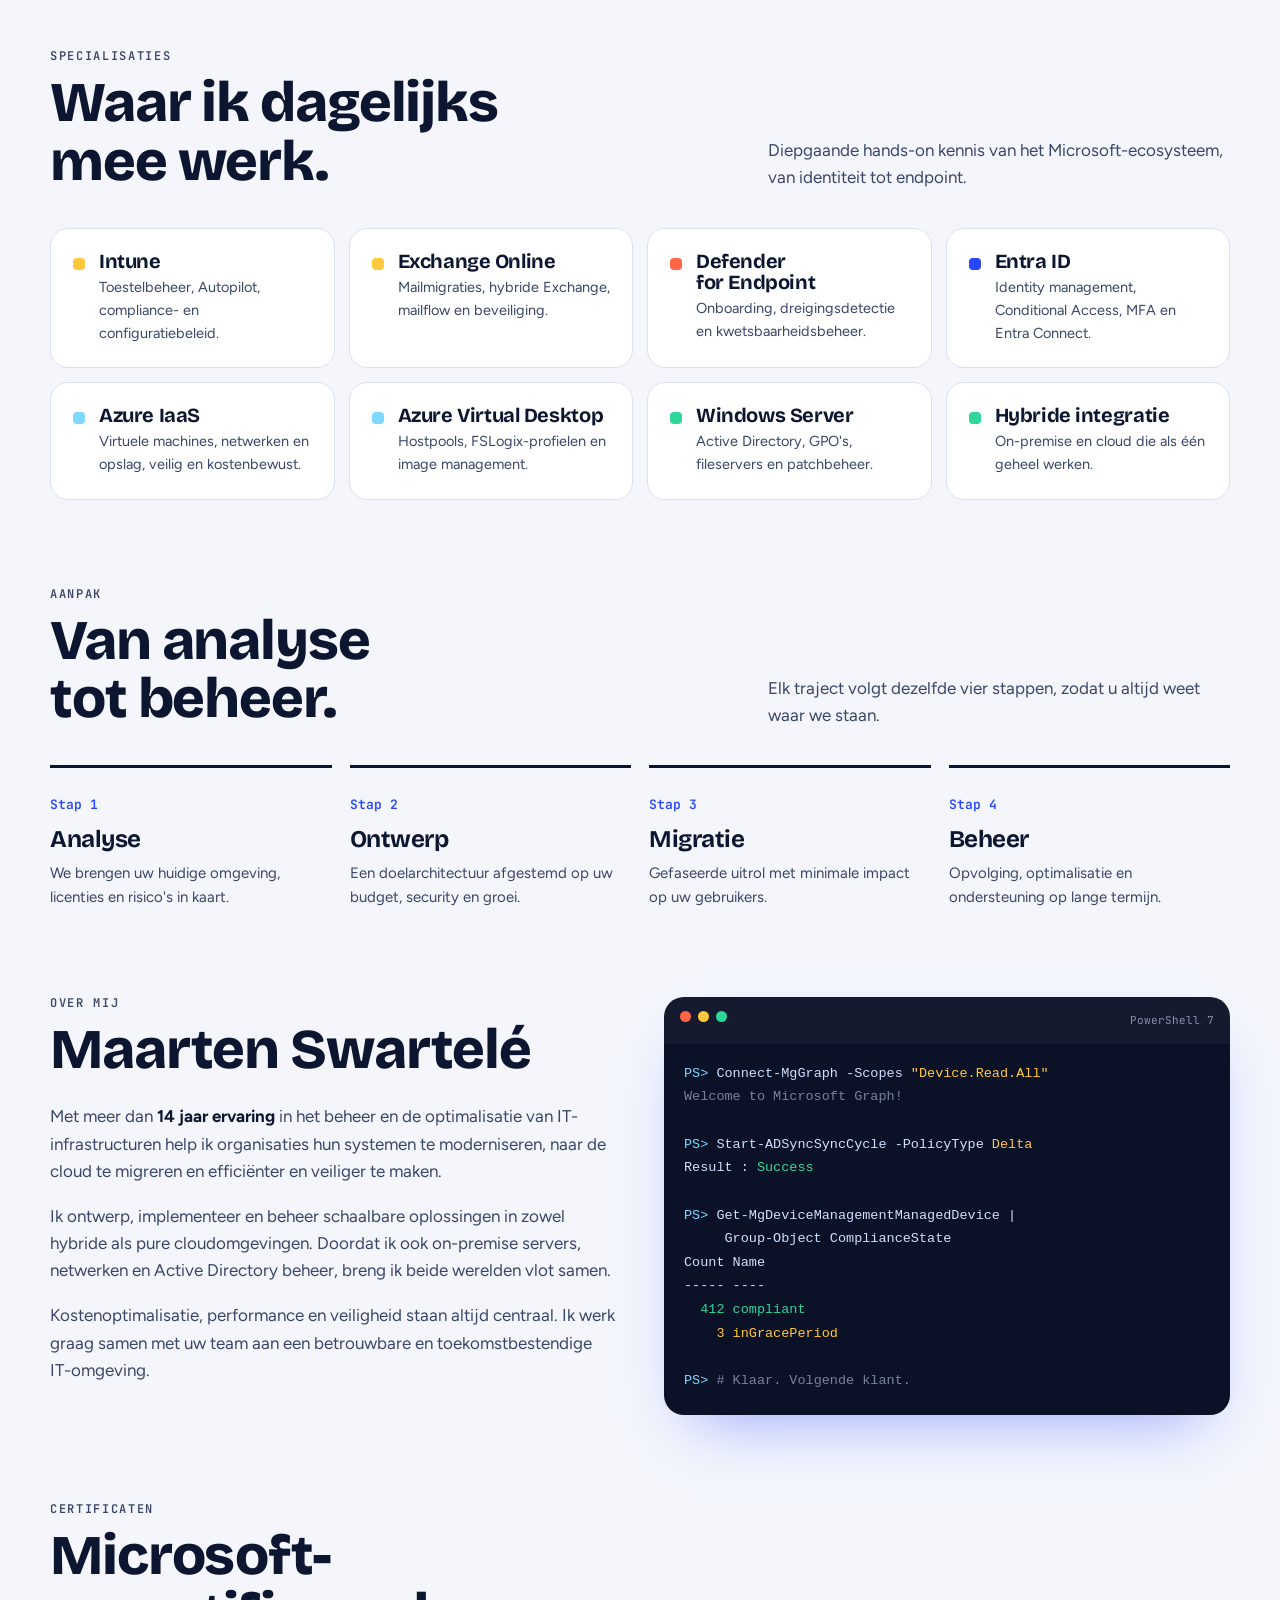
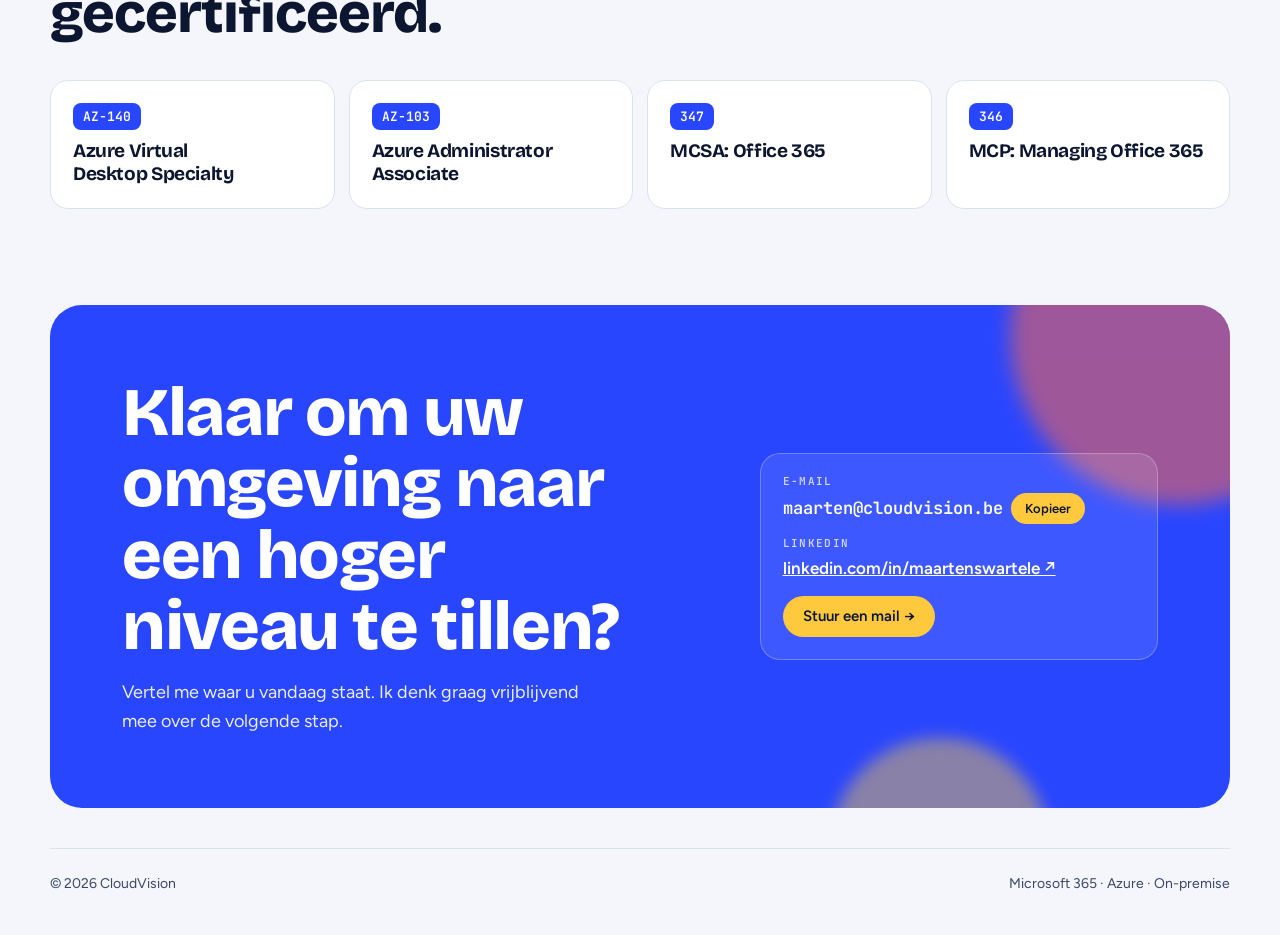
==== commit 0c805856: "Security: Content-Security-Policy and referrer policy via meta tags GitHub Pages cannot send respons" ====
--- a/index-alternative.html
+++ b/index-alternative.html
@@ -2,6 +2,8 @@
 <html lang="nl">
 <head>
 <meta charset="utf-8">
+<meta http-equiv="Content-Security-Policy" content="default-src 'self'; script-src 'self'; style-src 'self' 'unsafe-inline'; img-src 'self' data:; font-src 'self'; connect-src 'self'; object-src 'none'; base-uri 'self'; form-action 'none'; upgrade-insecure-requests">
+<meta name="referrer" content="strict-origin-when-cross-origin">
 <meta name="viewport" content="width=device-width, initial-scale=1, viewport-fit=cover">
 <meta name="description" content="CloudVision: freelance consultant voor Microsoft 365, Azure en on-premise omgevingen. 14+ jaar ervaring.">
 <title>CloudVision | Alternative</title>
